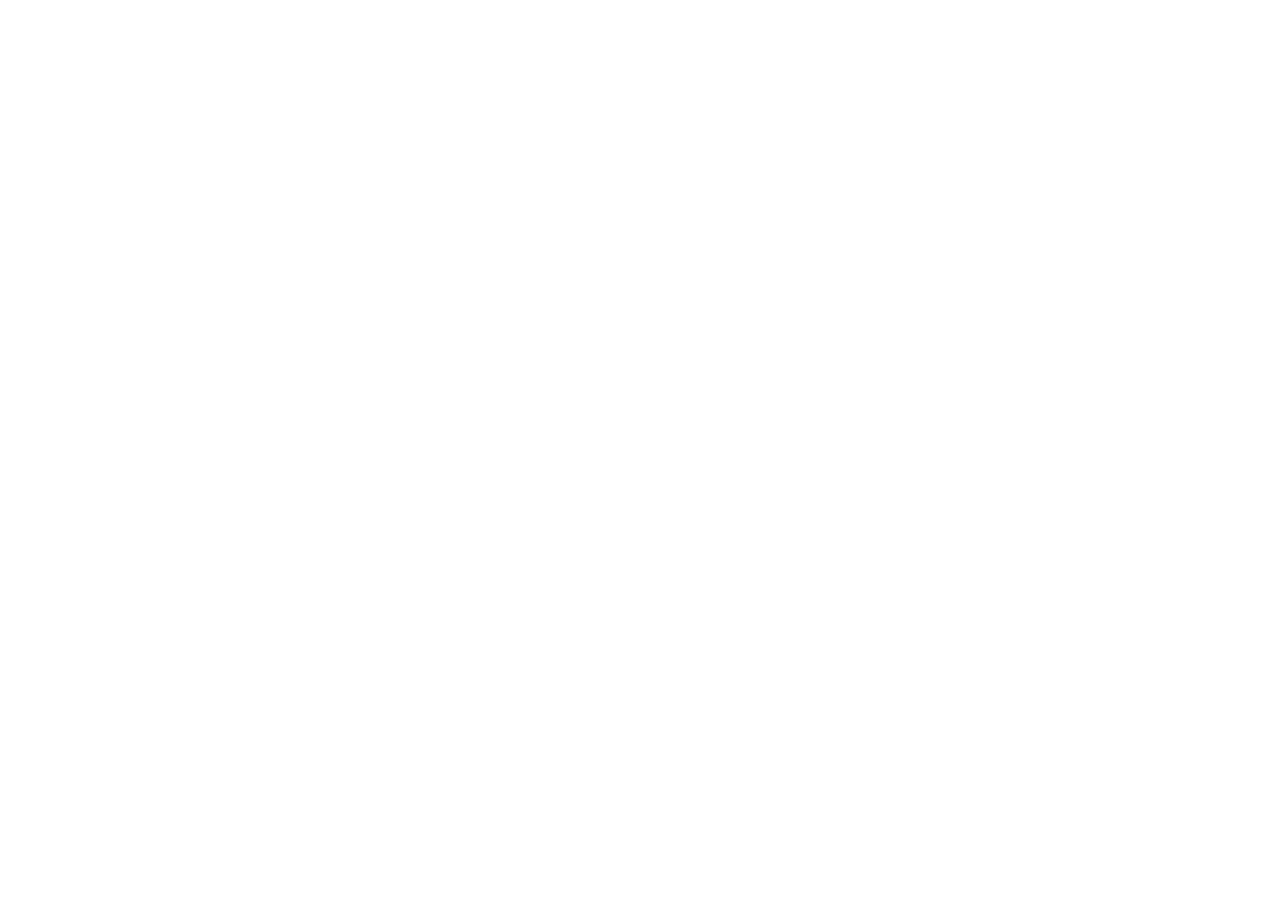
==== index.html @ 8a98e40b "game" ====
<!DOCTYPE html>
<html>

<head>
  <meta charset="utf-8">
  <title>SHOOTER</title>
  <link rel="stylesheet" href="starter-code/style.css">
</head>

<body>
  <div id="game">


    <!-- <div id="container-game">

    </div> -->
    <div id="score"></div>

  </div>

  <audio id="myAudio">
  <source src="starter-code/sounds/zwieR.Z.-Plethora.mp3" type="audio/mpeg">

  Your browser does not support the audio element.
</audio>


  <script type="text/javascript" src="starter-code/game.js"></script>
  <script type="text/javascript" src="starter-code/main.js"></script>
</body>

</html>
---- starter-code/style.css ----
html {
  box-sizing: border-box;
}

*, *:before, *:after {
  box-sizing: inherit;
}

body {
  height: 100vh;
  width: 100vw;
  margin: 0;
}

.app {
  /*position: null;*/
  background-color: white;
  height: 90%;
  width: 100%;
}

footer {
  width: 100%;
  height: 70px;
  background-image: url('../starter-code/img/wallhaven-4764.png');
  background-size: cover;
}

.game {
  display: block;
  position: absolute;
  background-color: white;
  height: 100%;
  width: 100%;
}

/*
  splash
*/

#container-game {
  display: block;
  top: 100px;
  background-color: white;
  height: 100%;
}

#splash {
  background-image: url("../starter-code/img/wallpaper-shooter.jpg");
  background-size: cover;
  display: flex;
  width: 100%;
  height: 100%;
  flex-direction: column;
  align-items: center;
  justify-content: center;
}

#container {
  top: 300px;
  left: 300px;
}

#image {
  width: 200px;
  height: 105px;
  background-image: url("../starter-code/img/btn-play-copia.png");
  background-repeat: no-repeat;
  background-size: cover;
}

#name {
  font-family: OCR A Std, monospace;
  font-size: 100px;
  margin: 0;
  color: grey;
}

/*
  maps
*/

#maps {
  display: flex;
  min-height: 90vh;
  overflow: hidden;
  width: 100%;
  height: 100%;
  background-color: white;
  justify-content: center;
}

.map {
  box-shadow: inset 0 0 0 5px;
  color: white;
  transition: font-size;
  background-size: cover;
  flex: 1;
  height: 100%;
}

.map-zombie {
  background-image: url("../starter-code/img/wallpaper-zombies.jpg");
}

.map-terrorist {
  background-image: url('../starter-code/img/wallpaper-terrorist.png');
}

.map-aliens {
  background-image: url("../starter-code/img/wallpaper-alliens.jpg");
}

.map-nintendo {
  background-image: url("../starter-code/img/wallpaper-retro-games.jpg");
}

/*game */

#targets {
  display: flex;
  position: absolute;
  background-repeat: no-repeat;
  background-size: cover;
  width: 100%;
  height: 90%;
  border: 1px solid grey;
  animation: animate 0.25s infinite;
}

@keyframes animate {
  0% {
    cursor: url("http://jantimon.nl/running_man/running_man_1.png"), auto;
  }
  20% {
    cursor: url("http://jantimon.nl/running_man/running_man_2.png"), auto;
  }
  40% {
    cursor: url("http://jantimon.nl/running_man/running_man_3.png"), auto;
  }
  60% {
    cursor: url("http://jantimon.nl/running_man/running_man_4.png"), auto;
  }
  80% {
    cursor: url("http://jantimon.nl/running_man/running_man_5.png"), auto;
  }
  100% {
    cursor: url("http://jantimon.nl/running_man/running_man_1.png"), auto;
  }
}

#newTarget {
  position: absolute;
  width: 70px;
  -moz-user-select: none;
  -webkit-user-select: none;
  user-select: none;
}

#newTarget2 {
  position: absolute;
  width: 70px;
  -moz-user-select: none;
  -webkit-user-select: none;
  user-select: none;
  position: relative;
  -webkit-animation: mymove 5s infinite;
  /* Safari 4.0 - 8.0 */
  animation: mymove 2s infinite;
}

#points {
  position: absolute;
  margin: 0px;
  left: 564px;
}

.fuck {
  color: red;
  position: absolute;
  font-size: 100px;
  /*animation: mymove 1s;*/
}

/*@keyframes mymove {
  0% {
    top: 450px;
  }
  25% {
    top: 505px;
  }
  75% {
    top: 510px;
  }
  100% {
    top: 511px;
  }
}*/
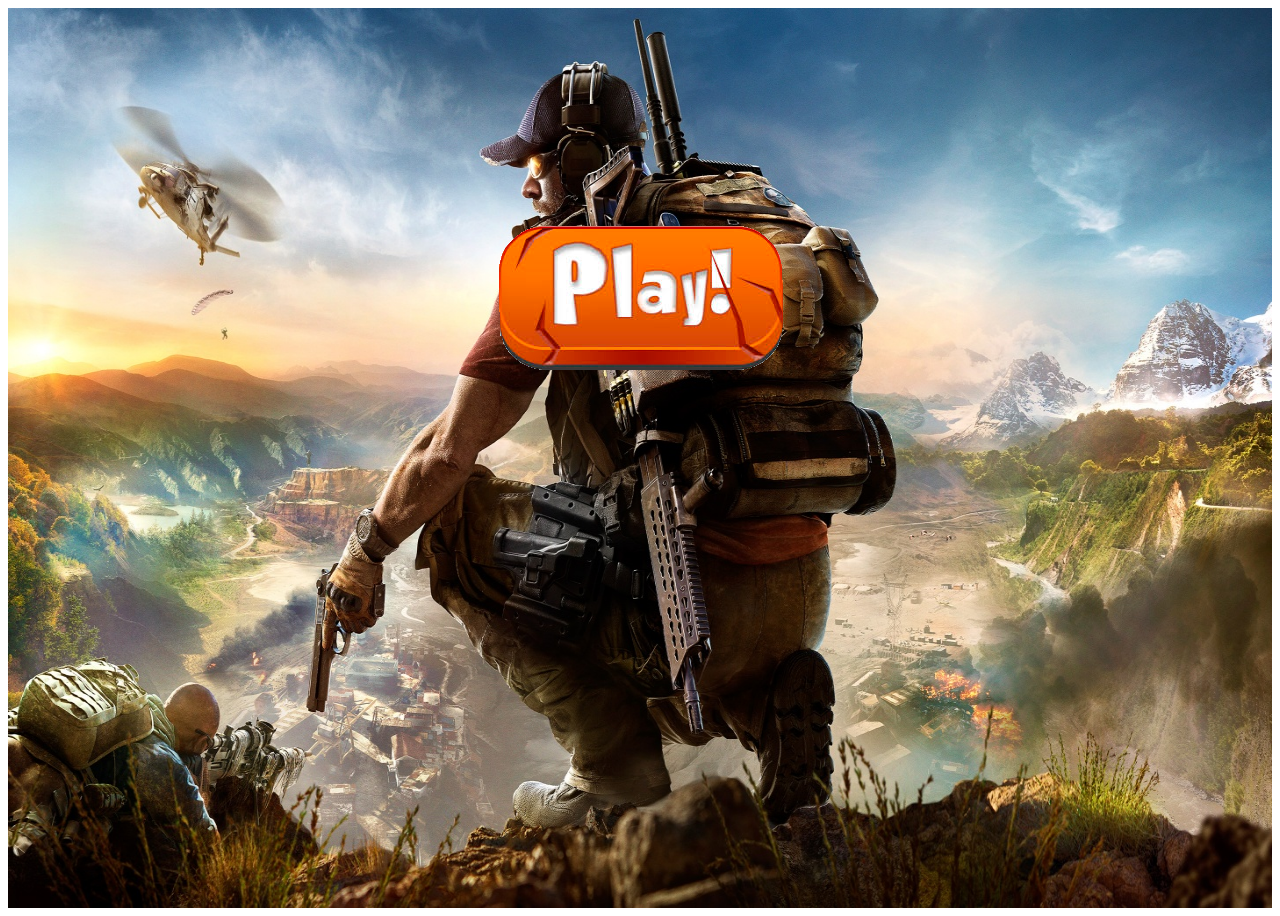
==== commit c97b809e: "changed paths" ====
--- a/index.html
+++ b/index.html
@@ -4,7 +4,7 @@
 <head>
   <meta charset="utf-8">
   <title>SHOOTER</title>
-  <link rel="stylesheet" href="starter-code/style.css">
+  <link rel="stylesheet" href="style.css">
 </head>
 
 <body>
@@ -19,14 +19,14 @@
   </div>
 
   <audio id="myAudio">
-  <source src="starter-code/sounds/zwieR.Z.-Plethora.mp3" type="audio/mpeg">
+  <source src="sounds/zwieRPlethora.mp3" type="audio/mpeg">
 
   Your browser does not support the audio element.
 </audio>
 
 
-  <script type="text/javascript" src="starter-code/game.js"></script>
-  <script type="text/javascript" src="starter-code/main.js"></script>
+  <script type="text/javascript" src="game.js"></script>
+  <script type="text/javascript" src="main.js"></script>
 </body>
 
 </html>
--- a/style.css
+++ b/style.css
@@ -0,0 +1,295 @@
+html {
+  box-sizing: border-box;
+}
+
+*, *:before, *:after {
+  box-sizing: inherit;
+}
+
+/*
+  splash
+*/
+
+#container-game {
+  display: flex;
+  flex-direction: column;
+  justify-content: center;
+  align-items: center;
+  justify-content: space-between;
+  background-image: url("img/wallpaper-shooter2.jpg");
+  background-repeat: no-repeat;
+  background-size: 100% 100%;
+  height: 100vh;
+}
+
+#container {
+  margin-top: 200px;
+}
+
+#splash-image {}
+
+#name {
+  font-family: OCR A Std, monospace;
+  font-size: 100px;
+  color: grey;
+}
+
+#shooter {
+  animation: example 2s infinite;
+  margin-bottom: 100px;
+}
+
+@keyframes example {
+  0% {
+    width: 60%;
+  }
+  25% {
+    width: 60%;
+  }
+  50% {
+    width: 90%;
+  }
+  100% {
+    width: 60%;
+  }
+}
+
+#score {
+  position: relative;
+  width: 100%;
+  height: 66px;
+}
+
+/*
+  maps
+*/
+
+#maps {
+  display: flex;
+  /*min-height: 90vh;*/
+  overflow: hidden;
+  background-color: white;
+  justify-content: center;
+  background-color: white;
+  background-size: 100% 100%;
+  height: 100vh;
+}
+
+.map {
+  box-shadow: inset 0 0 0 5px;
+  color: white;
+  transition: font-size;
+  background-size: cover;
+  flex: 1;
+  height: 100%;
+}
+
+.map-zombie {
+  background-image: url("img/wallpaperZombies.jpg");
+}
+
+.map-terrorist {
+  background-image: url('img/wallpaper-terrorist.png');
+}
+
+.map-aliens {
+  background-image: url("img/wallpaper-alliens.jpg");
+}
+
+.map-nintendo {
+  background-image: url("img/wallpaper-retro-games.jpg");
+}
+
+/*game */
+
+#container2 {
+  /*display: block;
+  position: absolute;
+  background-repeat: no-repeat;
+  background-size: contain;
+  width: 1420px;
+  height: 800px;
+  border: 1px solid grey;
+  justify-content: center;*/
+  /*animation: animate 0.25s infinite;*/
+  background-repeat: no-repeat;
+  background-size: 100% 90%;
+  height: 100vh;
+}
+
+@keyframes animate {
+  0% {
+    cursor: url("http://jantimon.nl/running_man/running_man_1.png"), auto;
+  }
+  20% {
+    cursor: url("http://jantimon.nl/running_man/running_man_2.png"), auto;
+  }
+  40% {
+    cursor: url("http://jantimon.nl/running_man/running_man_3.png"), auto;
+  }
+  60% {
+    cursor: url("http://jantimon.nl/running_man/running_man_4.png"), auto;
+  }
+  80% {
+    cursor: url("http://jantimon.nl/running_man/running_man_5.png"), auto;
+  }
+  100% {
+    cursor: url("http://jantimon.nl/running_man/running_man_1.png"), auto;
+  }
+}
+
+#targets {
+  display: block;
+  background-size: contain;
+  background-repeat: no-repeat;
+  background-color: white;
+  background-size: 100% 100%;
+  height: 90vh;
+}
+
+#newTarget {
+  /*position: absolute;*/
+  width: 90px;
+  min-height: 5vh;
+  overflow: hidden;
+  -moz-user-select: none;
+  -webkit-user-select: none;
+  user-select: none;
+}
+
+#newTarget2 {
+  position: absolute;
+  width: 90px;
+  -moz-user-select: none;
+  -webkit-user-select: none;
+  user-select: none;
+  position: relative;
+  -webkit-animation: mymove 5s infinite;
+  /* Safari 4.0 - 8.0 */
+  animation: mymove 2s infinite;
+}
+
+#points {
+  margin: 0px;
+  left: 564px;
+}
+
+/*CHARACTERS*/
+
+/*#zombies {
+  position: absolute;
+  width: 200px;
+  height: 200px;
+  background-image: url("img/scared-people.png");
+  background-size: contain;
+  background-repeat: no-repeat;
+  left: 565px;
+  top: 209px;
+  transition: font-size;
+  flex: 1;
+}*/
+
+/*    RESULTS    */
+
+#totalScore {
+  display: flex;
+  flex-direction: column;
+  justify-content: center;
+  align-items: center;
+  justify-content: space-between;
+  background-color: grey;
+  background-image: url('img/game-over.gif');
+  background-repeat: no-repeat;
+  background-size: 100% 100%;
+  height: 100vh;
+}
+
+#reset-btn {
+  width: 200px;
+  height: 200px;
+  background-image: url('img/reset.jpg');
+  background-size: contain;
+  background-repeat: no-repeat;
+}
+
+/*    LIFE   */
+
+#contentLife {
+  display: block;
+  width: 100%;
+  height: 66px;
+  border-radius: 15px;
+}
+
+#childLife {
+  width: 100%;
+  height: 66px;
+  background-color: red;
+  border-radius: 15px;
+}
+
+#full {
+  width: 85%;
+  height: 66px;
+  background-color: red;
+  border-radius: 15px;
+  /*animation-name: example1;
+  animation-duration: 3s;*/
+  /*animation: example1 3s infinite;*/
+}
+
+/*@keyframes example1 {
+  0% {
+    width: 100%;
+  }
+  25% {
+    width: 95%;
+  }
+  50% {
+    width: 95%;
+  }
+  100% {
+    width: 95%;
+  }
+}*/
+
+#less1 {
+  width: 65%;
+  height: 66px;
+  background-color: red;
+  border-radius: 15px;
+}
+
+#less2 {
+  width: 45%;
+  height: 66px;
+  background-color: red;
+  border-radius: 15px;
+}
+
+#less3 {
+  width: 25%;
+  height: 66px;
+  background-color: red;
+  border-radius: 15px;
+}
+
+#less4 {
+  width: 15%;
+  height: 66px;
+  background-color: red;
+  border-radius: 15px;
+}
+
+#less5 {
+  width: 0%;
+  height: 66px;
+  background-color: red;
+  border-radius: 15px;
+}
+
+/*#empty {
+  width: 0%;
+  height: 100px;
+  background-color: red;
+}*/
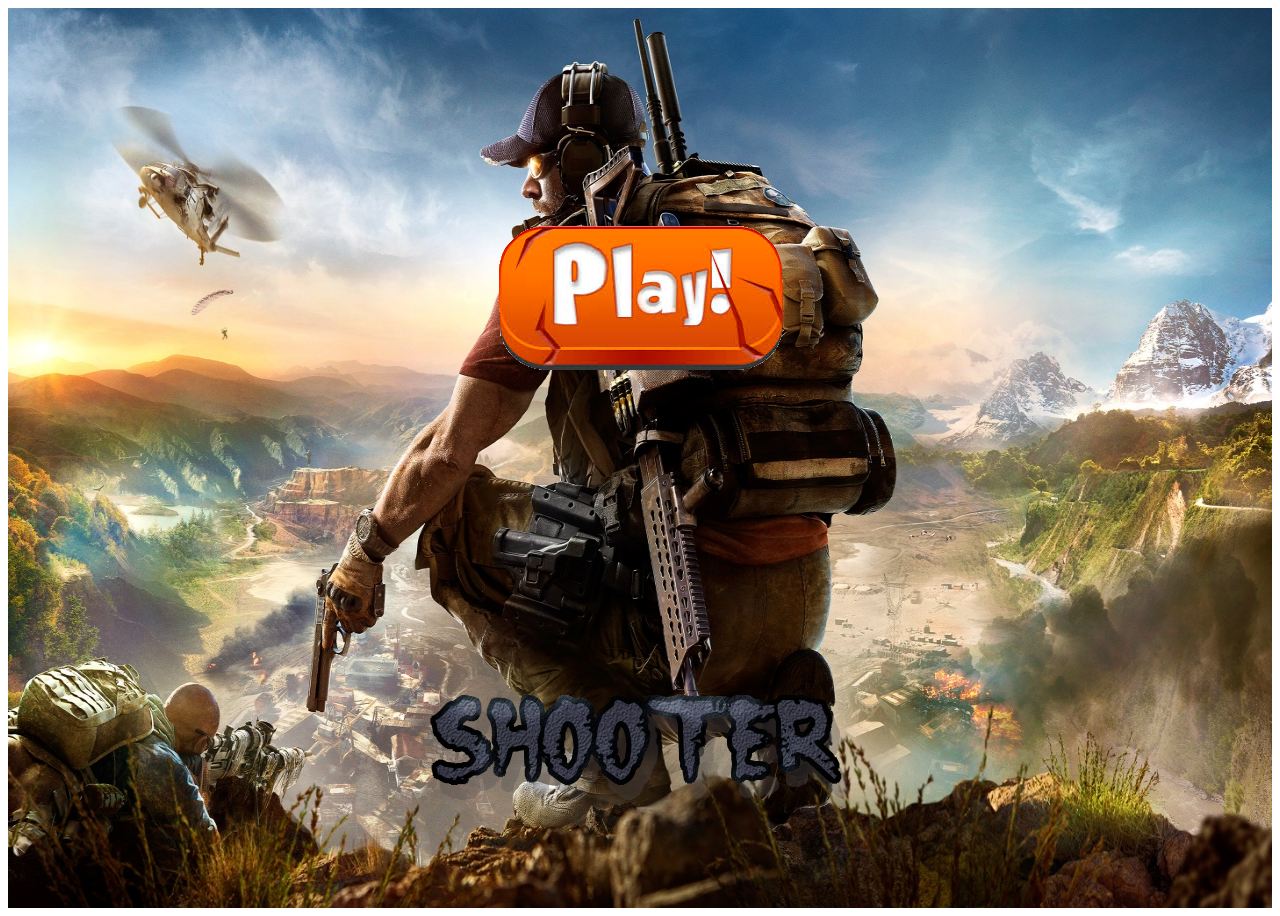
==== commit cb83842a: "changed paths" ====
--- a/index.html
+++ b/index.html
@@ -4,7 +4,7 @@
 <head>
   <meta charset="utf-8">
   <title>SHOOTER</title>
-  <link rel="stylesheet" href="style.css">
+  <link rel="stylesheet" href="./style.css">
 </head>
 
 <body>
@@ -19,14 +19,14 @@
   </div>
 
   <audio id="myAudio">
-  <source src="sounds/zwieRPlethora.mp3" type="audio/mpeg">
+  <source src="./sounds/zwieRPlethora.mp3" type="audio/mpeg">
 
   Your browser does not support the audio element.
 </audio>
 
 
-  <script type="text/javascript" src="game.js"></script>
-  <script type="text/javascript" src="main.js"></script>
+  <script type="text/javascript" src="./game.js"></script>
+  <script type="text/javascript" src="./main.js"></script>
 </body>
 
 </html>
--- a/style.css
+++ b/style.css
@@ -16,7 +16,7 @@
   justify-content: center;
   align-items: center;
   justify-content: space-between;
-  background-image: url("img/wallpaper-shooter2.jpg");
+  background-image: url("./img/wallpaper-shooter2.jpg");
   background-repeat: no-repeat;
   background-size: 100% 100%;
   height: 100vh;
@@ -85,19 +85,19 @@
 }
 
 .map-zombie {
-  background-image: url("img/wallpaperZombies.jpg");
+  background-image: url("./img/wallpaperZombies.jpg");
 }
 
 .map-terrorist {
-  background-image: url('img/wallpaper-terrorist.png');
+  background-image: url('./img/wallpaper-terrorist.png');
 }
 
 .map-aliens {
-  background-image: url("img/wallpaper-alliens.jpg");
+  background-image: url("./img/wallpaper-alliens.jpg");
 }
 
 .map-nintendo {
-  background-image: url("img/wallpaper-retro-games.jpg");
+  background-image: url("./img/wallpaper-retro-games.jpg");
 }
 
 /*game */
@@ -115,27 +115,6 @@
   background-repeat: no-repeat;
   background-size: 100% 90%;
   height: 100vh;
-}
-
-@keyframes animate {
-  0% {
-    cursor: url("http://jantimon.nl/running_man/running_man_1.png"), auto;
-  }
-  20% {
-    cursor: url("http://jantimon.nl/running_man/running_man_2.png"), auto;
-  }
-  40% {
-    cursor: url("http://jantimon.nl/running_man/running_man_3.png"), auto;
-  }
-  60% {
-    cursor: url("http://jantimon.nl/running_man/running_man_4.png"), auto;
-  }
-  80% {
-    cursor: url("http://jantimon.nl/running_man/running_man_5.png"), auto;
-  }
-  100% {
-    cursor: url("http://jantimon.nl/running_man/running_man_1.png"), auto;
-  }
 }
 
 #targets {
@@ -174,21 +153,6 @@
   left: 564px;
 }
 
-/*CHARACTERS*/
-
-/*#zombies {
-  position: absolute;
-  width: 200px;
-  height: 200px;
-  background-image: url("img/scared-people.png");
-  background-size: contain;
-  background-repeat: no-repeat;
-  left: 565px;
-  top: 209px;
-  transition: font-size;
-  flex: 1;
-}*/
-
 /*    RESULTS    */
 
 #totalScore {
@@ -198,7 +162,7 @@
   align-items: center;
   justify-content: space-between;
   background-color: grey;
-  background-image: url('img/game-over.gif');
+  background-image: url('./img/game-over.gif');
   background-repeat: no-repeat;
   background-size: 100% 100%;
   height: 100vh;
@@ -207,7 +171,7 @@
 #reset-btn {
   width: 200px;
   height: 200px;
-  background-image: url('img/reset.jpg');
+  background-image: url('./img/reset.jpg');
   background-size: contain;
   background-repeat: no-repeat;
 }
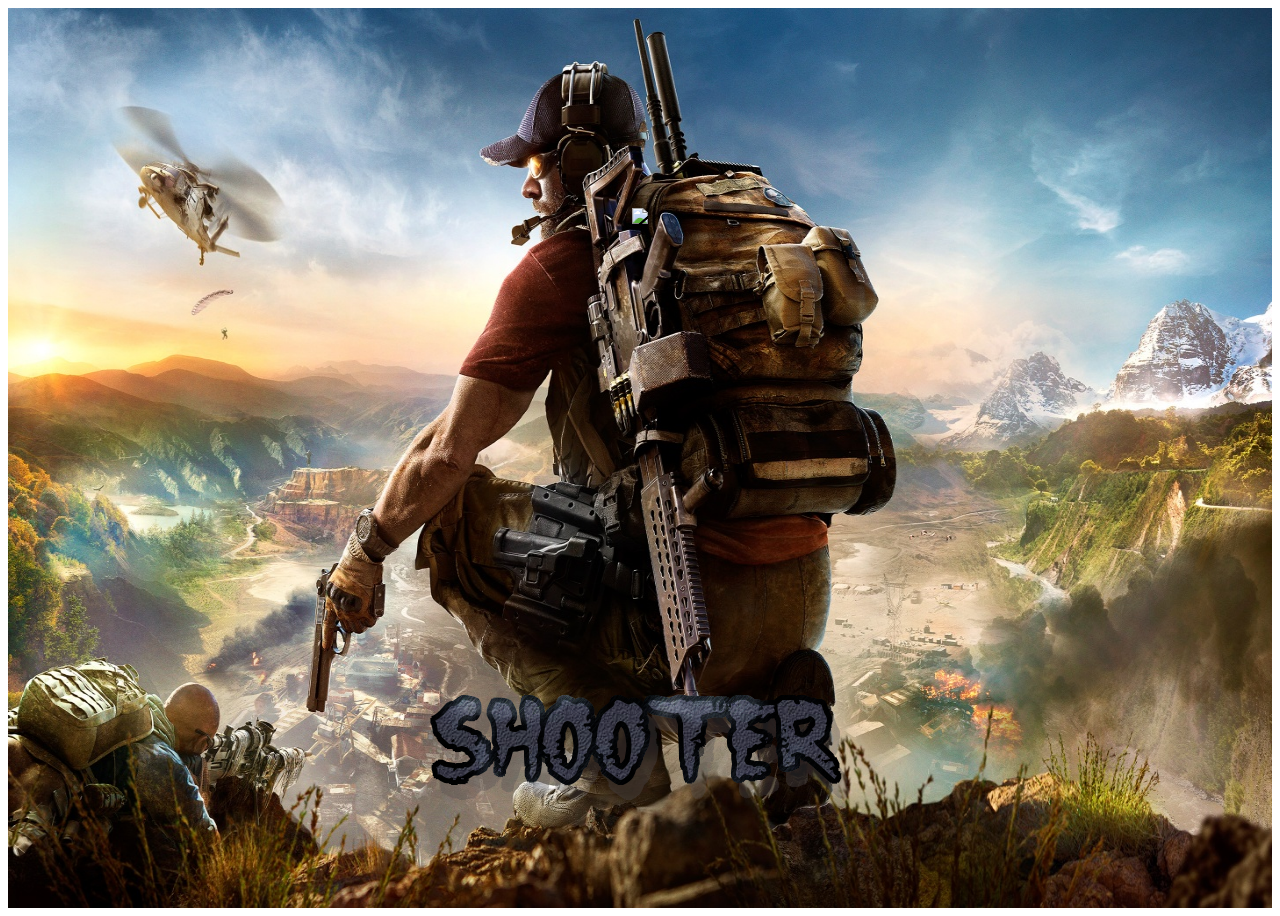
==== commit 5aebd0cf: "changed paths" ====
--- a/index.html
+++ b/index.html
@@ -20,8 +20,11 @@
 
   <audio id="myAudio">
   <source src="./sounds/zwieRPlethora.mp3" type="audio/mpeg">
+    Your browser does not support the audio element.
+</audio>
 
-  Your browser does not support the audio element.
+  <audio id="myGun">
+  <source src="./sounds/gunsound.mp3" type="audio/mpeg/">
 </audio>
 
 
